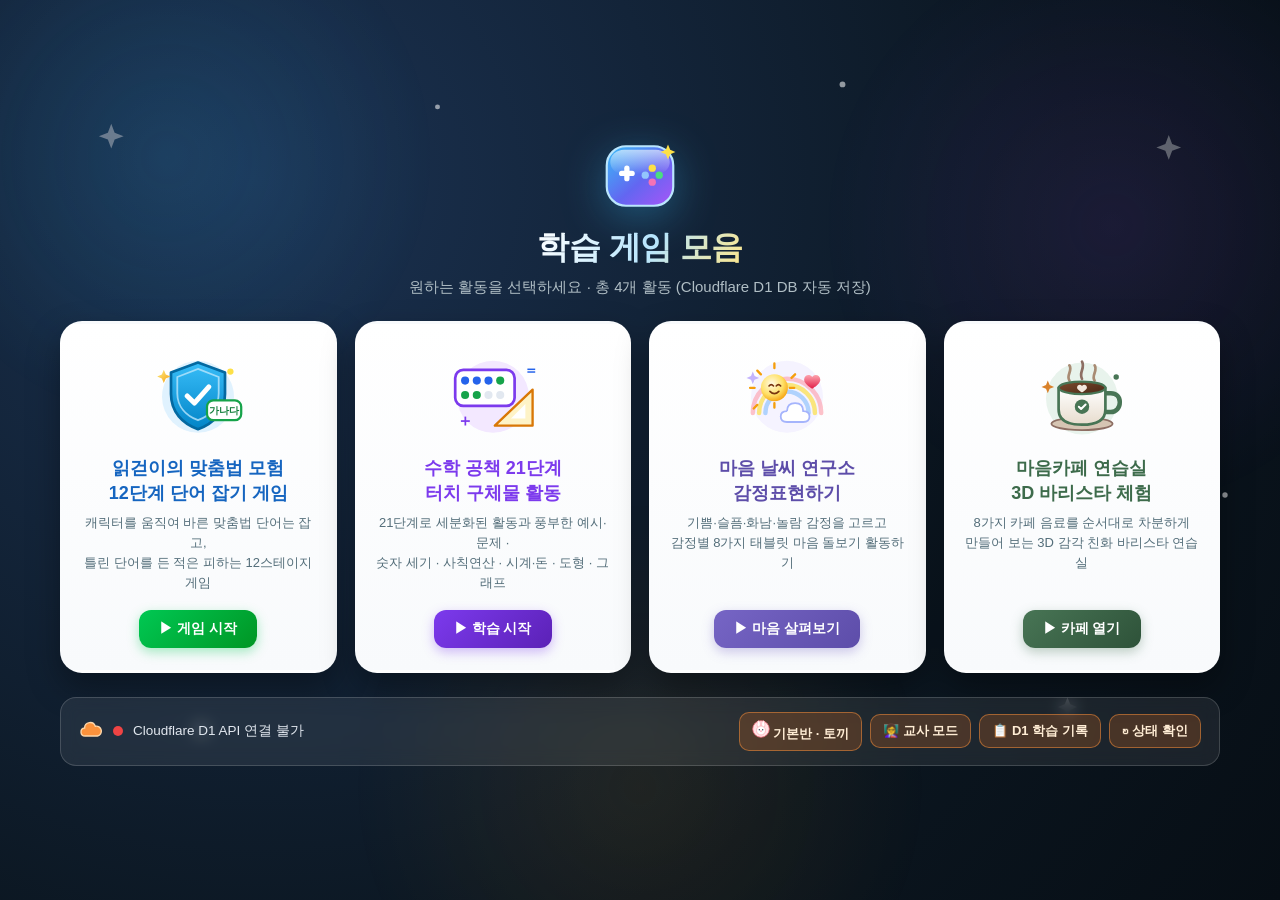
==== index.html @ 90219597 "Update 읽걷이의 맞춤법 모험, expand 수학 공책 to 21 stages with rich examples/SVGs, and add teacher custom conten" ====
<!DOCTYPE html>
<html lang="ko">
<head>
  <meta charset="UTF-8">
  <meta name="viewport" content="width=device-width, initial-scale=1.0">
  <title>학습 게임 모음</title>
  <link rel="stylesheet" href="./assets/portal.css">
</head>
<body>
  <!-- 배경 SVG 장식 -->
  <svg class="portal-bg-svg" viewBox="0 0 1200 800" preserveAspectRatio="xMidYMid slice" aria-hidden="true">
    <defs>
      <radialGradient id="pGlow1" cx="50%" cy="50%" r="50%">
        <stop offset="0%" stop-color="#38bdf8" stop-opacity="0.22"/>
        <stop offset="100%" stop-color="#38bdf8" stop-opacity="0"/>
      </radialGradient>
      <radialGradient id="pGlow2" cx="50%" cy="50%" r="50%">
        <stop offset="0%" stop-color="#a855f7" stop-opacity="0.2"/>
        <stop offset="100%" stop-color="#a855f7" stop-opacity="0"/>
      </radialGradient>
      <radialGradient id="pGlow3" cx="50%" cy="50%" r="50%">
        <stop offset="0%" stop-color="#f59e0b" stop-opacity="0.16"/>
        <stop offset="100%" stop-color="#f59e0b" stop-opacity="0"/>
      </radialGradient>
    </defs>
    <circle cx="180" cy="140" r="240" fill="url(#pGlow1)" class="svg-pulse"/>
    <circle cx="1020" cy="200" r="260" fill="url(#pGlow2)" class="svg-pulse"/>
    <circle cx="600" cy="700" r="260" fill="url(#pGlow3)" class="svg-pulse"/>
    <g fill="#fff">
      <path d="M130 110l3 8 8 3-8 3-3 8-3-8-8-3 8-3z" class="svg-twinkle" opacity="0.65"/>
      <path d="M1070 120l3 8 8 3-8 3-3 8-3-8-8-3 8-3z" class="svg-twinkle-2" opacity="0.6"/>
      <path d="M210 640l2.5 6 6 2.5-6 2.5-2.5 6-2.5-6-6-2.5 6-2.5z" class="svg-twinkle-2" opacity="0.55"/>
      <path d="M980 620l2.5 6 6 2.5-6 2.5-2.5 6-2.5-6-6-2.5 6-2.5z" class="svg-twinkle" opacity="0.6"/>
      <circle cx="420" cy="95" r="2.2" class="svg-twinkle"/>
      <circle cx="780" cy="75" r="2.6" class="svg-twinkle-2"/>
      <circle cx="88" cy="400" r="2" class="svg-twinkle"/>
      <circle cx="1120" cy="440" r="2.4" class="svg-twinkle-2"/>
    </g>
  </svg>

  <div class="wrap">
    <header class="portal-hero">
      <svg class="portal-emblem svg-bob" viewBox="0 0 96 96" role="img" aria-label="학습 게임 모음 아이콘">
        <defs>
          <linearGradient id="emGrad" x1="0" y1="0" x2="1" y2="1">
            <stop offset="0%" stop-color="#38bdf8"/>
            <stop offset="55%" stop-color="#6366f1"/>
            <stop offset="100%" stop-color="#a855f7"/>
          </linearGradient>
          <linearGradient id="emShine" x1="0" y1="0" x2="0" y2="1">
            <stop offset="0%" stop-color="#fff" stop-opacity="0.6"/>
            <stop offset="100%" stop-color="#fff" stop-opacity="0"/>
          </linearGradient>
        </defs>
        <rect x="10" y="14" width="76" height="68" rx="22" fill="url(#emGrad)" stroke="#bae6fd" stroke-width="2.5"/>
        <rect x="14" y="18" width="68" height="28" rx="16" fill="url(#emShine)"/>
        <!-- 십자 패드 -->
        <rect x="24" y="42" width="18" height="6" rx="3" fill="#fff"/>
        <rect x="30" y="36" width="6" height="18" rx="3" fill="#fff"/>
        <!-- 버튼 -->
        <circle cx="62" cy="39" r="4.2" fill="#fde047"/>
        <circle cx="70" cy="47" r="4.2" fill="#4ade80"/>
        <circle cx="62" cy="55" r="4.2" fill="#f472b6"/>
        <circle cx="54" cy="47" r="4.2" fill="#93c5fd"/>
        <!-- 반짝별 -->
        <path d="M80 12l2.5 6 6 2.5-6 2.5-2.5 6-2.5-6-6-2.5 6-2.5z" fill="#fde047" class="svg-twinkle"/>
      </svg>
      <h1>학습 게임 모음</h1>
      <p class="sub">원하는 활동을 선택하세요 · 총 4개 활동 (Cloudflare D1 DB 자동 저장)</p>
    </header>

    <div class="grid">
      <!-- 1. 읽걷이의 맞춤법 모험 -->
      <a class="card" href="./safe_mover_8_stages.html">
        <svg class="icon-svg" viewBox="0 0 120 100" aria-hidden="true">
          <defs>
            <linearGradient id="smShield" x1="0" y1="0" x2="0" y2="1">
              <stop offset="0%" stop-color="#38bdf8"/>
              <stop offset="100%" stop-color="#0284c7"/>
            </linearGradient>
            <linearGradient id="smGold" x1="0" y1="0" x2="1" y2="1">
              <stop offset="0%" stop-color="#fef08a"/>
              <stop offset="100%" stop-color="#f59e0b"/>
            </linearGradient>
          </defs>
          <circle cx="60" cy="52" r="40" fill="#e0f2fe" class="svg-pulse"/>
          <g class="svg-bob">
            <path d="M60 14L90 25v24c0 20-13 33-30 39-17-6-30-19-30-39V25z" fill="url(#smShield)" stroke="#0369a1" stroke-width="3" stroke-linejoin="round"/>
            <path d="M60 21L83 30v18c0 15-10 25-23 30-13-5-23-15-23-30V30z" fill="none" stroke="#bae6fd" stroke-width="2" opacity="0.8"/>
            <path d="M48 51l8 8 16-18" fill="none" stroke="#fff" stroke-width="5.5" stroke-linecap="round" stroke-linejoin="round"/>
          </g>
          <g class="svg-bob-slow">
            <rect x="70" y="56" width="38" height="22" rx="7" fill="#fff" stroke="#16a34a" stroke-width="2.5"/>
            <text x="89" y="71" text-anchor="middle" font-size="11" font-weight="900" fill="#15803d">가나다</text>
          </g>
          <path d="M22 22l2.2 5.2 5.2 2.2-5.2 2.2L22 36.8l-2.2-5.2-5.2-2.2 5.2-2.2z" fill="url(#smGold)" class="svg-twinkle"/>
          <circle cx="96" cy="24" r="3.5" fill="#fde047" class="svg-twinkle-2"/>
        </svg>
        <h2>읽걷이의 맞춤법 모험<br>12단계 단어 잡기 게임</h2>
        <p>캐릭터를 움직여 바른 맞춤법 단어는 잡고,<br>틀린 단어를 든 적은 피하는 12스테이지 게임</p>
        <span class="go">▶ 게임 시작</span>
      </a>

      <!-- 2. 수학 공책 -->
      <a class="card math" href="./stepmath.html">
        <svg class="icon-svg" viewBox="0 0 120 100" aria-hidden="true">
          <defs>
            <linearGradient id="mtBoard" x1="0" y1="0" x2="1" y2="1">
              <stop offset="0%" stop-color="#ede9fe"/>
              <stop offset="100%" stop-color="#ddd6fe"/>
            </linearGradient>
          </defs>
          <circle cx="60" cy="52" r="40" fill="#f3e8ff" class="svg-pulse"/>
          <g class="svg-bob">
            <!-- 10칸 판 -->
            <rect x="18" y="22" width="66" height="40" rx="9" fill="#fff" stroke="#7c3aed" stroke-width="3"/>
            <g>
              <circle cx="29" cy="34" r="4.5" fill="#2563eb"/>
              <circle cx="42" cy="34" r="4.5" fill="#2563eb"/>
              <circle cx="55" cy="34" r="4.5" fill="#2563eb"/>
              <circle cx="68" cy="34" r="4.5" fill="#16a34a"/>
              <circle cx="29" cy="50" r="4.5" fill="#16a34a"/>
              <circle cx="42" cy="50" r="4.5" fill="#16a34a"/>
              <circle cx="55" cy="50" r="4.5" fill="#e2e8f0"/>
              <circle cx="68" cy="50" r="4.5" fill="#e2e8f0"/>
            </g>
          </g>
          <!-- 삼각자 -->
          <g class="svg-sway">
            <polygon points="62,84 104,84 104,44" fill="#fef3c7" stroke="#d97706" stroke-width="2.6" stroke-linejoin="round"/>
            <polygon points="80,76 96,76 96,60" fill="#fff"/>
          </g>
          <!-- 반짝 기호 -->
          <text x="20" y="84" font-size="18" font-weight="900" fill="#7c3aed" class="svg-twinkle">＋</text>
          <text x="94" y="28" font-size="16" font-weight="900" fill="#2563eb" class="svg-twinkle-2">＝</text>
        </svg>
        <h2>수학 공책 21단계<br>터치 구체물 활동</h2>
        <p>21단계로 세분화된 활동과 풍부한 예시·문제 ·<br>숫자 세기 · 사칙연산 · 시계·돈 · 도형 · 그래프</p>
        <span class="go">▶ 학습 시작</span>
      </a>

      <!-- 3. 마음 날씨 연구소 -->
      <a class="card emotion" href="./emotion.html">
        <svg class="icon-svg" viewBox="0 0 120 100" aria-hidden="true">
          <defs>
            <radialGradient id="emSun" cx="40%" cy="35%" r="70%">
              <stop offset="0%" stop-color="#fffbe6"/>
              <stop offset="60%" stop-color="#ffe066"/>
              <stop offset="100%" stop-color="#f59e0b"/>
            </radialGradient>
            <linearGradient id="emHeart" x1="0" y1="0" x2="0" y2="1">
              <stop offset="0%" stop-color="#fda4af"/>
              <stop offset="100%" stop-color="#e11d48"/>
            </linearGradient>
          </defs>
          <circle cx="60" cy="52" r="40" fill="#f5f3ff" class="svg-pulse"/>
          <!-- 무지개 -->
          <path d="M22 70a38 38 0 0 1 76 0" fill="none" stroke="#fda4af" stroke-width="5" stroke-linecap="round" opacity="0.65"/>
          <path d="M29 70a31 31 0 0 1 62 0" fill="none" stroke="#fde047" stroke-width="5" stroke-linecap="round" opacity="0.7"/>
          <path d="M36 70a24 24 0 0 1 48 0" fill="none" stroke="#93c5fd" stroke-width="5" stroke-linecap="round" opacity="0.7"/>
          <!-- 웃는 태양 -->
          <g transform="translate(46 42)">
            <g class="svg-spin-slow" stroke="#f59e0b" stroke-width="2.6" stroke-linecap="round">
              <path d="M0-22v-5m0 49v-5M-22 0h-5m49 0h-5M-15-15l-4-4m38 38 4 4m0-38-4 4M-19 19l-4 4"/>
            </g>
            <circle r="15" fill="url(#emSun)"/>
            <path d="M-6-2q2.5-3 5 0M2-2q2.5-3 5 0M-5 4q5 5 10 0" fill="none" stroke="#78350f" stroke-width="1.8" stroke-linecap="round"/>
          </g>
          <!-- 구름 -->
          <g class="svg-bob" transform="translate(76 62)">
            <path d="M-16 6q0-9 9-9t9 9q7 0 7 6t-7 6h-18q-7 0-7-6t7-6" fill="#fff" stroke="#a5b4fc" stroke-width="2"/>
          </g>
          <!-- 하트 -->
          <path d="M88 30c-3-4-9-2-9 3 0 5 9 10 9 10s9-5 9-10c0-5-6-7-9-3z" fill="url(#emHeart)" class="svg-bob-slow"/>
          <path d="M22 24l2 5 5 2-5 2-2 5-2-5-5-2 5-2z" fill="#c4b5fd" class="svg-twinkle"/>
        </svg>
        <h2>마음 날씨 연구소<br>감정표현하기</h2>
        <p>기쁨·슬픔·화남·놀람 감정을 고르고<br>감정별 8가지 태블릿 마음 돌보기 활동하기</p>
        <span class="go">▶ 마음 살펴보기</span>
      </a>

      <!-- 4. 마음카페 3D 바리스타 연습실 -->
      <a class="card cafe" href="./cafe/index.html">
        <svg class="icon-svg" viewBox="0 0 120 100" aria-hidden="true">
          <defs>
            <linearGradient id="cfCup" x1="0" y1="0" x2="0" y2="1">
              <stop offset="0%" stop-color="#ffffff"/>
              <stop offset="100%" stop-color="#e7dccd"/>
            </linearGradient>
            <linearGradient id="cfCoffee" x1="0" y1="0" x2="1" y2="1">
              <stop offset="0%" stop-color="#7c4a2d"/>
              <stop offset="100%" stop-color="#4a2816"/>
            </linearGradient>
          </defs>
          <circle cx="60" cy="54" r="40" fill="#e8f3ec" class="svg-pulse"/>
          <!-- 김 애니메이션 -->
          <path d="M46 34c-4-6 4-11 0-17" fill="none" stroke="#a88b73" stroke-width="3" stroke-linecap="round" class="svg-steam"/>
          <path d="M60 32c-4-7 4-12 0-19" fill="none" stroke="#8d6e63" stroke-width="3" stroke-linecap="round" class="svg-steam-2"/>
          <path d="M74 34c-4-6 4-11 0-17" fill="none" stroke="#a88b73" stroke-width="3" stroke-linecap="round" class="svg-steam"/>
          <!-- 받침 접시 & 머그컵 -->
          <g class="svg-bob">
            <ellipse cx="60" cy="82" rx="34" ry="7" fill="#d6c5b3" stroke="#8d6e63" stroke-width="2"/>
            <path d="M84 48h8c6 0 10 4 10 10s-4 11-10 11h-8" fill="none" stroke="#487555" stroke-width="5" stroke-linecap="round"/>
            <path d="M34 42h52v24c0 11-9 17-26 17s-26-6-26-17z" fill="url(#cfCup)" stroke="#487555" stroke-width="3" stroke-linejoin="round"/>
            <ellipse cx="60" cy="42" rx="26" ry="7" fill="url(#cfCoffee)" stroke="#487555" stroke-width="2.5"/>
            <!-- 라떼아트 하트 -->
            <path d="M60 40c-2-2.5-5.5-1-5.5 1.8 0 2.6 5.5 5.4 5.5 5.4s5.5-2.8 5.5-5.4c0-2.8-3.5-4.3-5.5-1.8z" fill="#fff7ed" opacity="0.92"/>
            <!-- 컵 배지 -->
            <circle cx="60" cy="63" r="8" fill="#487555"/>
            <path d="M56.5 63l2.5 2.5 5-5" fill="none" stroke="#fff" stroke-width="2.2" stroke-linecap="round" stroke-linejoin="round"/>
          </g>
          <path d="M22 34l2 5 5 2-5 2-2 5-2-5-5-2 5-2z" fill="#d9822b" class="svg-twinkle"/>
          <circle cx="98" cy="30" r="3" fill="#487555" class="svg-twinkle-2"/>
        </svg>
        <h2>마음카페 연습실<br>3D 바리스타 체험</h2>
        <p>8가지 카페 음료를 순서대로 차분하게<br>만들어 보는 3D 감각 친화 바리스타 연습실</p>
        <span class="go">▶ 카페 열기</span>
      </a>
    </div>

    <section class="d1-bar" aria-label="Cloudflare D1 데이터베이스 연결 상태">
      <div class="d1-status">
        <svg class="d1-badge-icon" viewBox="0 0 24 24" aria-hidden="true">
          <path d="M18.5 17H6a4 4 0 0 1-.4-7.98A5.5 5.5 0 0 1 16.3 7.3 4.5 4.5 0 0 1 18.5 17z" fill="#fb923c" stroke="#fed7aa" stroke-width="1.4"/>
        </svg>
        <span class="d1-dot" id="d1Dot"></span>
        <span id="d1StatusText">Cloudflare D1 DB 연결 상태 확인 중...</span>
      </div>
      <div class="d1-controls">
        <button type="button" class="d1-btn" id="btnStudentLogin">🎨 캐릭터 로그인</button>
        <button type="button" class="d1-btn" id="btnTeacherMode">👩‍🏫 교사 모드</button>
        <button type="button" class="d1-btn" id="btnToggleRecords">📋 D1 학습 기록</button>
        <button type="button" class="d1-btn" id="btnRefreshD1">↻ 상태 확인</button>
      </div>
    </section>
    <section class="d1-records" id="d1RecordsPanel">
      <h3>최근 저장된 Cloudflare D1 학습 기록</h3>
      <div class="d1-list" id="d1RecordsList">불러오는 중...</div>
    </section>
  </div>

  <script>window.D1_HIDE_FLOATING = true;</script>
  <script src="./assets/d1_client.js"></script>
  <script>
    (function () {
      const dot = document.getElementById("d1Dot");
      const statusText = document.getElementById("d1StatusText");
      const btnStudentLogin = document.getElementById("btnStudentLogin");
      const btnTeacherMode = document.getElementById("btnTeacherMode");
      const panel = document.getElementById("d1RecordsPanel");
      const listEl = document.getElementById("d1RecordsList");
      const gameNames = {
        safe_mover: "읽걷이의 맞춤법 모험",
        stepmath: "수학 공책",
        emotion: "마음 날씨 연구소",
        cafe: "마음카페 3D"
      };

      function esc(s) {
        return String(s || "").replace(/[&<>"']/g, (ch) => ({
          "&": "&amp;", "<": "&lt;", ">": "&gt;", "\"": "&quot;", "'": "&#39;"
        }[ch]));
      }

      function syncProfileBtn() {
        if (!window.D1Bridge) return;
        const ch = window.D1Bridge.getCharacter();
        btnStudentLogin.innerHTML = `${window.D1Bridge.charSvg(ch.id, 18)} <span>${esc(window.D1Bridge.getClassName())} · ${esc(ch.name)}</span>`;
      }

      if (window.D1Bridge) {
        syncProfileBtn();
        window.D1Bridge.onProfileChange(syncProfileBtn);
        btnStudentLogin.addEventListener("click", () => window.D1Bridge.openStudentLoginModal());
        btnTeacherMode.addEventListener("click", () => window.D1Bridge.openTeacherModal());
      }

      async function refreshStatus() {
        if (!window.D1Bridge) return;
        const h = await window.D1Bridge.checkHealth(true);
        dot.className = "d1-dot " + (h.ok ? "ok" : "off");
        if (h.ok) {
          statusText.textContent = "Cloudflare D1 DB 연결됨 (" + (h.db_name || "safe-mover-db") + ")";
        } else {
          statusText.textContent = h.message || h.error || "Cloudflare D1 DB 미연결";
        }
      }

      async function loadRecords() {
        if (!window.D1Bridge) return;
        listEl.innerHTML = '<div class="d1-item">불러오는 중...</div>';
        const rows = await window.D1Bridge.getRecords("", 20);
        if (!rows.length) {
          listEl.innerHTML = '<div class="d1-item">저장된 학습 기록이 아직 없습니다. 각 활동을 진행하면 Cloudflare D1 DB에 자동 저장됩니다.</div>';
          return;
        }
        listEl.innerHTML = rows.map((r) => {
          const g = gameNames[r.game] || r.game;
          return '<div class="d1-item"><span><b>[' + esc(g) + ']</b> ' +
            esc(r.class_name || "기본반") + ' · ' + esc(r.student_name || "🐰 토끼") + ' · ' + esc(r.stage || "") + ' — ' + esc(r.summary || "") +
            '</span><span>' + esc(r.created_at || "") + '</span></div>';
        }).join("");
      }

      document.getElementById("btnRefreshD1").addEventListener("click", () => {
        refreshStatus();
        if (panel.classList.contains("open")) loadRecords();
      });

      document.getElementById("btnToggleRecords").addEventListener("click", () => {
        panel.classList.toggle("open");
        if (panel.classList.contains("open")) loadRecords();
      });

      refreshStatus();
    })();
  </script>
</body>
</html>
---- assets/portal.css ----
* {
  margin: 0;
  padding: 0;
  box-sizing: border-box;
}

body {
  font-family: 'Pretendard', 'Malgun Gothic', 'Apple SD Gothic Neo', sans-serif;
  background: radial-gradient(circle at 20% 20%, #1b3252 0%, #0b1620 65%, #070e15 100%);
  color: #fff;
  min-height: 100vh;
  display: flex;
  align-items: center;
  justify-content: center;
  padding: 24px;
  overflow-x: hidden;
  position: relative;
}

.portal-bg-svg {
  position: fixed;
  inset: 0;
  width: 100%;
  height: 100%;
  pointer-events: none;
  z-index: 0;
  opacity: 0.55;
}

.wrap {
  max-width: 1160px;
  width: 100%;
  text-align: center;
  position: relative;
  z-index: 1;
}

.portal-hero {
  display: flex;
  flex-direction: column;
  align-items: center;
  gap: 8px;
  margin-bottom: 24px;
  animation: portalFadeUp 0.6s cubic-bezier(0.2, 0.8, 0.2, 1) both;
}

.portal-emblem {
  width: 84px;
  height: 84px;
  filter: drop-shadow(0 10px 22px rgba(56, 189, 248, 0.35));
}

h1 {
  font-size: 32px;
  letter-spacing: -0.5px;
  background: linear-gradient(120deg, #ffffff 0%, #bae6fd 55%, #fde68a 100%);
  -webkit-background-clip: text;
  background-clip: text;
  color: transparent;
}

p.sub {
  color: #B0BEC5;
  font-size: 15px;
}

.grid {
  display: grid;
  grid-template-columns: repeat(4, minmax(0, 1fr));
  gap: 18px;
}

@media (max-width: 1020px) {
  .grid { grid-template-columns: repeat(2, minmax(0, 1fr)); }
}
@media (max-width: 560px) {
  .grid { grid-template-columns: 1fr; }
}

.card {
  background: linear-gradient(180deg, #ffffff 0%, #f8fafc 100%);
  color: #222;
  border-radius: 22px;
  padding: 24px 18px 22px;
  text-decoration: none;
  display: flex;
  flex-direction: column;
  align-items: center;
  border: 3px solid transparent;
  box-shadow: 0 14px 32px rgba(0, 0, 0, 0.35);
  transition: transform 0.24s cubic-bezier(0.2, 0.9, 0.3, 1.2), border-color 0.2s ease, box-shadow 0.24s ease;
  animation: portalCardIn 0.55s cubic-bezier(0.2, 0.85, 0.3, 1.1) both;
  position: relative;
  overflow: hidden;
}

.card:nth-child(1) { animation-delay: 0.05s; }
.card:nth-child(2) { animation-delay: 0.12s; }
.card:nth-child(3) { animation-delay: 0.19s; }
.card:nth-child(4) { animation-delay: 0.26s; }

.card::before {
  content: "";
  position: absolute;
  inset: 0;
  background: radial-gradient(circle at 50% 0%, rgba(255, 255, 255, 0.7), transparent 65%);
  opacity: 0;
  transition: opacity 0.25s ease;
  pointer-events: none;
}

.card:hover {
  transform: translateY(-8px) scale(1.015);
  border-color: #FFD600;
  box-shadow: 0 22px 46px rgba(0, 0, 0, 0.48), 0 0 24px rgba(255, 214, 0, 0.2);
}
.card:hover::before { opacity: 1; }

.card .icon-svg {
  width: 108px;
  height: 94px;
  margin-bottom: 6px;
  transition: transform 0.28s cubic-bezier(0.2, 0.9, 0.3, 1.3);
}
.card:hover .icon-svg {
  transform: scale(1.08) translateY(-3px);
}

.card h2 {
  font-size: 18px;
  margin: 8px 0 8px;
  color: #1565C0;
  line-height: 1.35;
}

.card p {
  font-size: 13px;
  color: #546E7A;
  line-height: 1.55;
  flex: 1;
}

.card .go {
  display: inline-flex;
  align-items: center;
  gap: 6px;
  margin-top: 16px;
  background: linear-gradient(135deg, #00C853, #009624);
  color: #fff;
  font-weight: 900;
  border-radius: 12px;
  padding: 10px 20px;
  font-size: 13.5px;
  box-shadow: 0 4px 12px rgba(0, 200, 83, 0.35);
  transition: transform 0.16s ease, box-shadow 0.16s ease;
}
.card:hover .go {
  transform: scale(1.04);
}

.card.math h2 { color: #7C3AED; }
.card.math .go {
  background: linear-gradient(135deg, #7C3AED, #5B21B6);
  box-shadow: 0 4px 12px rgba(124, 58, 237, 0.35);
}

.card.emotion h2 { color: #5D4DA9; }
.card.emotion .go {
  background: linear-gradient(135deg, #7665C5, #5D4DA9);
  box-shadow: 0 4px 12px rgba(118, 101, 197, 0.35);
}

.card.cafe h2 { color: #3D6B4B; }
.card.cafe .go {
  background: linear-gradient(135deg, #487555, #2E5239);
  box-shadow: 0 4px 12px rgba(72, 117, 85, 0.35);
}

/* SVG Animations inside Portal */
.svg-bob { animation: pBob 4.2s ease-in-out infinite; }
.svg-bob-slow { animation: pBob 6s ease-in-out -1.5s infinite; }
.svg-spin-slow { transform-box: fill-box; transform-origin: center; animation: pSpin 26s linear infinite; }
.svg-twinkle { transform-box: fill-box; transform-origin: center; animation: pTwinkle 2.8s ease-in-out infinite; }
.svg-twinkle-2 { transform-box: fill-box; transform-origin: center; animation: pTwinkle 3.8s ease-in-out -1.2s infinite; }
.svg-steam { animation: pSteam 3.2s ease-out infinite; }
.svg-steam-2 { animation: pSteam 3.2s ease-out -1.6s infinite; }
.svg-pulse { transform-box: fill-box; transform-origin: center; animation: pPulse 3.2s ease-in-out infinite; }
.svg-sway { transform-box: fill-box; transform-origin: 50% 90%; animation: pSway 4.6s ease-in-out infinite; }

@keyframes portalFadeUp {
  from { opacity: 0; transform: translateY(14px); }
  to { opacity: 1; transform: translateY(0); }
}
@keyframes portalCardIn {
  from { opacity: 0; transform: translateY(20px) scale(0.96); }
  to { opacity: 1; transform: translateY(0) scale(1); }
}
@keyframes pBob {
  0%, 100% { transform: translateY(0); }
  50% { transform: translateY(-4px); }
}
@keyframes pSpin {
  to { transform: rotate(360deg); }
}
@keyframes pTwinkle {
  0%, 100% { opacity: 0.35; transform: scale(0.8); }
  50% { opacity: 1; transform: scale(1.15); }
}
@keyframes pSteam {
  0% { transform: translateY(4px) scale(0.85); opacity: 0; }
  30% { opacity: 0.75; }
  100% { transform: translateY(-10px) scale(1.15); opacity: 0; }
}
@keyframes pPulse {
  0%, 100% { transform: scale(0.95); opacity: 0.82; }
  50% { transform: scale(1.06); opacity: 1; }
}
@keyframes pSway {
  0%, 100% { transform: rotate(-3deg); }
  50% { transform: rotate(3deg); }
}

/* Cloudflare D1 Status Bar */
.d1-bar {
  margin-top: 24px;
  background: rgba(255, 255, 255, 0.08);
  border: 1px solid rgba(255, 255, 255, 0.16);
  border-radius: 16px;
  padding: 14px 18px;
  display: flex;
  flex-wrap: wrap;
  align-items: center;
  justify-content: space-between;
  gap: 12px;
  text-align: left;
  backdrop-filter: blur(8px);
  animation: portalFadeUp 0.65s ease 0.25s both;
}

.d1-status {
  display: flex;
  align-items: center;
  gap: 10px;
  font-size: 13.5px;
  color: #E2E8F0;
}

.d1-badge-icon {
  width: 24px;
  height: 24px;
  flex-shrink: 0;
}

.d1-dot {
  width: 10px;
  height: 10px;
  border-radius: 50%;
  background: #94A3B8;
  flex-shrink: 0;
}
.d1-dot.ok {
  background: #22C55E;
  box-shadow: 0 0 8px rgba(34, 197, 94, 0.8);
  animation: pPulse 2.4s ease-in-out infinite;
}
.d1-dot.off { background: #EF4444; }

.d1-controls {
  display: flex;
  flex-wrap: wrap;
  align-items: center;
  gap: 8px;
}

.d1-input {
  background: rgba(15, 23, 42, 0.7);
  border: 1px solid rgba(255, 255, 255, 0.22);
  color: #fff;
  border-radius: 10px;
  padding: 7px 11px;
  font-size: 13px;
  width: 130px;
}

.d1-btn {
  background: rgba(249, 115, 22, 0.2);
  border: 1px solid rgba(251, 146, 60, 0.5);
  color: #FFEDD5;
  border-radius: 10px;
  padding: 7px 12px;
  font-size: 13px;
  font-weight: 700;
  cursor: pointer;
  transition: background 0.15s ease, transform 0.12s ease;
}
.d1-btn:hover {
  background: rgba(249, 115, 22, 0.36);
  transform: translateY(-1px);
}

.d1-records {
  margin-top: 12px;
  background: rgba(15, 23, 42, 0.78);
  border: 1px solid rgba(255, 255, 255, 0.14);
  border-radius: 14px;
  padding: 14px 16px;
  text-align: left;
  display: none;
}
.d1-records.open {
  display: block;
  animation: portalFadeUp 0.28s ease both;
}
.d1-records h3 { font-size: 14px; color: #F8FAFC; margin-bottom: 10px; }
.d1-list { display: flex; flex-direction: column; gap: 6px; max-height: 240px; overflow-y: auto; }
.d1-item {
  display: flex;
  justify-content: space-between;
  gap: 10px;
  font-size: 12.5px;
  color: #CBD5E1;
  background: rgba(255, 255, 255, 0.05);
  padding: 8px 11px;
  border-radius: 8px;
}
.d1-item b { color: #FDBA74; }

@media (prefers-reduced-motion: reduce) {
  *, *::before, *::after {
    animation: none !important;
    transition: none !important;
  }
}
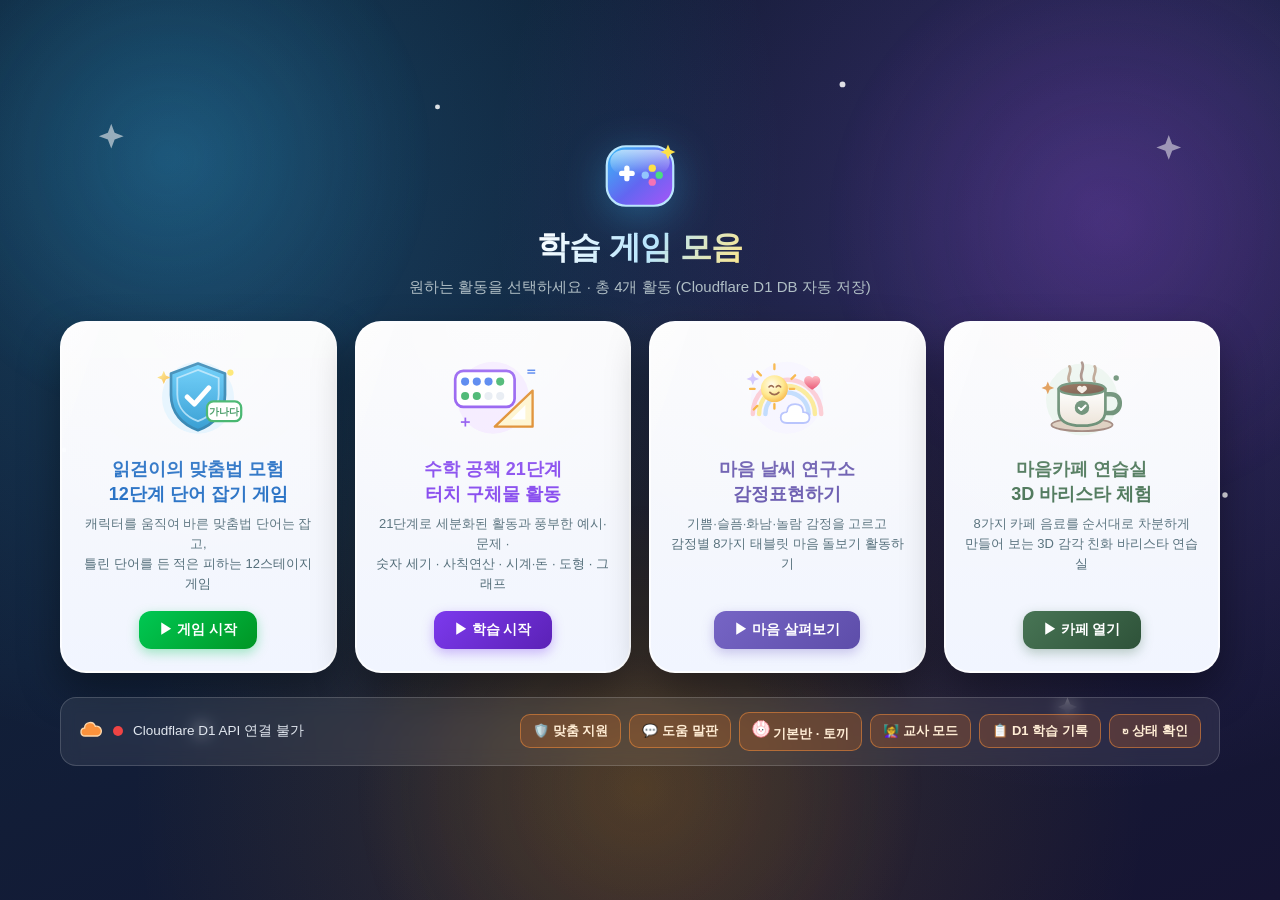
==== commit 60d68804: "Upgrade graphics/animations across all apps, verify Cafe 3D scene & logic, remove high-contrast and " ====
--- a/index.html
+++ b/index.html
@@ -227,6 +227,8 @@
         <span id="d1StatusText">Cloudflare D1 DB 연결 상태 확인 중...</span>
       </div>
       <div class="d1-controls">
+        <button type="button" class="d1-btn" id="btnSpedPrefs">🛡️ 맞춤 지원</button>
+        <button type="button" class="d1-btn" id="btnGlobalAac">💬 도움 말판</button>
         <button type="button" class="d1-btn" id="btnStudentLogin">🎨 캐릭터 로그인</button>
         <button type="button" class="d1-btn" id="btnTeacherMode">👩‍🏫 교사 모드</button>
         <button type="button" class="d1-btn" id="btnToggleRecords">📋 D1 학습 기록</button>
@@ -271,6 +273,8 @@
       if (window.D1Bridge) {
         syncProfileBtn();
         window.D1Bridge.onProfileChange(syncProfileBtn);
+        document.getElementById("btnSpedPrefs").addEventListener("click", () => window.D1Bridge.openSpedSettingsModal());
+        document.getElementById("btnGlobalAac").addEventListener("click", () => window.D1Bridge.openAacModal());
         btnStudentLogin.addEventListener("click", () => window.D1Bridge.openStudentLoginModal());
         btnTeacherMode.addEventListener("click", () => window.D1Bridge.openTeacherModal());
       }
--- a/assets/portal.css
+++ b/assets/portal.css
@@ -6,7 +6,11 @@
 
 body {
   font-family: 'Pretendard', 'Malgun Gothic', 'Apple SD Gothic Neo', sans-serif;
-  background: radial-gradient(circle at 20% 20%, #1b3252 0%, #0b1620 65%, #070e15 100%);
+  background:
+    radial-gradient(circle at 15% 18%, rgba(56, 189, 248, 0.25) 0%, transparent 45%),
+    radial-gradient(circle at 85% 22%, rgba(168, 85, 247, 0.24) 0%, transparent 46%),
+    radial-gradient(circle at 50% 88%, rgba(245, 158, 11, 0.16) 0%, transparent 50%),
+    linear-gradient(155deg, #0b1628 0%, #111f38 45%, #161433 100%);
   color: #fff;
   min-height: 100vh;
   display: flex;
@@ -24,7 +28,7 @@
   height: 100%;
   pointer-events: none;
   z-index: 0;
-  opacity: 0.55;
+  opacity: 0.85;
 }
 
 .wrap {
@@ -78,43 +82,57 @@
 }
 
 .card {
-  background: linear-gradient(180deg, #ffffff 0%, #f8fafc 100%);
+  background: linear-gradient(180deg, rgba(255, 255, 255, 0.98) 0%, #f1f5ff 100%);
   color: #222;
-  border-radius: 22px;
-  padding: 24px 18px 22px;
+  border-radius: 26px;
+  padding: 26px 18px 22px;
   text-decoration: none;
   display: flex;
   flex-direction: column;
   align-items: center;
-  border: 3px solid transparent;
-  box-shadow: 0 14px 32px rgba(0, 0, 0, 0.35);
-  transition: transform 0.24s cubic-bezier(0.2, 0.9, 0.3, 1.2), border-color 0.2s ease, box-shadow 0.24s ease;
-  animation: portalCardIn 0.55s cubic-bezier(0.2, 0.85, 0.3, 1.1) both;
+  border: 2.5px solid rgba(255, 255, 255, 0.75);
+  box-shadow: 0 18px 40px rgba(0, 0, 0, 0.38), inset 0 1px 0 rgba(255, 255, 255, 0.9);
+  transition: transform 0.3s cubic-bezier(0.2, 0.9, 0.3, 1.25), border-color 0.25s ease, box-shadow 0.3s ease;
+  animation: portalCardIn 0.6s cubic-bezier(0.2, 0.85, 0.3, 1.1) both;
   position: relative;
   overflow: hidden;
 }
 
 .card:nth-child(1) { animation-delay: 0.05s; }
-.card:nth-child(2) { animation-delay: 0.12s; }
-.card:nth-child(3) { animation-delay: 0.19s; }
-.card:nth-child(4) { animation-delay: 0.26s; }
+.card:nth-child(2) { animation-delay: 0.13s; }
+.card:nth-child(3) { animation-delay: 0.21s; }
+.card:nth-child(4) { animation-delay: 0.29s; }
 
 .card::before {
   content: "";
   position: absolute;
   inset: 0;
-  background: radial-gradient(circle at 50% 0%, rgba(255, 255, 255, 0.7), transparent 65%);
-  opacity: 0;
-  transition: opacity 0.25s ease;
+  background: radial-gradient(circle at 50% 0%, rgba(255, 255, 255, 0.92), transparent 68%);
+  opacity: 0.4;
+  transition: opacity 0.28s ease;
   pointer-events: none;
 }
 
+.card::after {
+  content: "";
+  position: absolute;
+  top: -120%;
+  left: -60%;
+  width: 60%;
+  height: 300%;
+  background: linear-gradient(105deg, transparent 30%, rgba(255, 255, 255, 0.65) 50%, transparent 70%);
+  transform: rotate(18deg);
+  transition: left 0.65s ease;
+  pointer-events: none;
+}
+
 .card:hover {
-  transform: translateY(-8px) scale(1.015);
-  border-color: #FFD600;
-  box-shadow: 0 22px 46px rgba(0, 0, 0, 0.48), 0 0 24px rgba(255, 214, 0, 0.2);
+  transform: translateY(-10px) scale(1.025);
+  border-color: #fde047;
+  box-shadow: 0 26px 54px rgba(0, 0, 0, 0.5), 0 0 32px rgba(253, 224, 71, 0.32);
 }
 .card:hover::before { opacity: 1; }
+.card:hover::after { left: 130%; }
 
 .card .icon-svg {
   width: 108px;
@@ -325,9 +343,4 @@
 }
 .d1-item b { color: #FDBA74; }
 
-@media (prefers-reduced-motion: reduce) {
-  *, *::before, *::after {
-    animation: none !important;
-    transition: none !important;
-  }
-}
+.portal-card p, .portal-card h2, .card-desc { word-break: keep-all; }
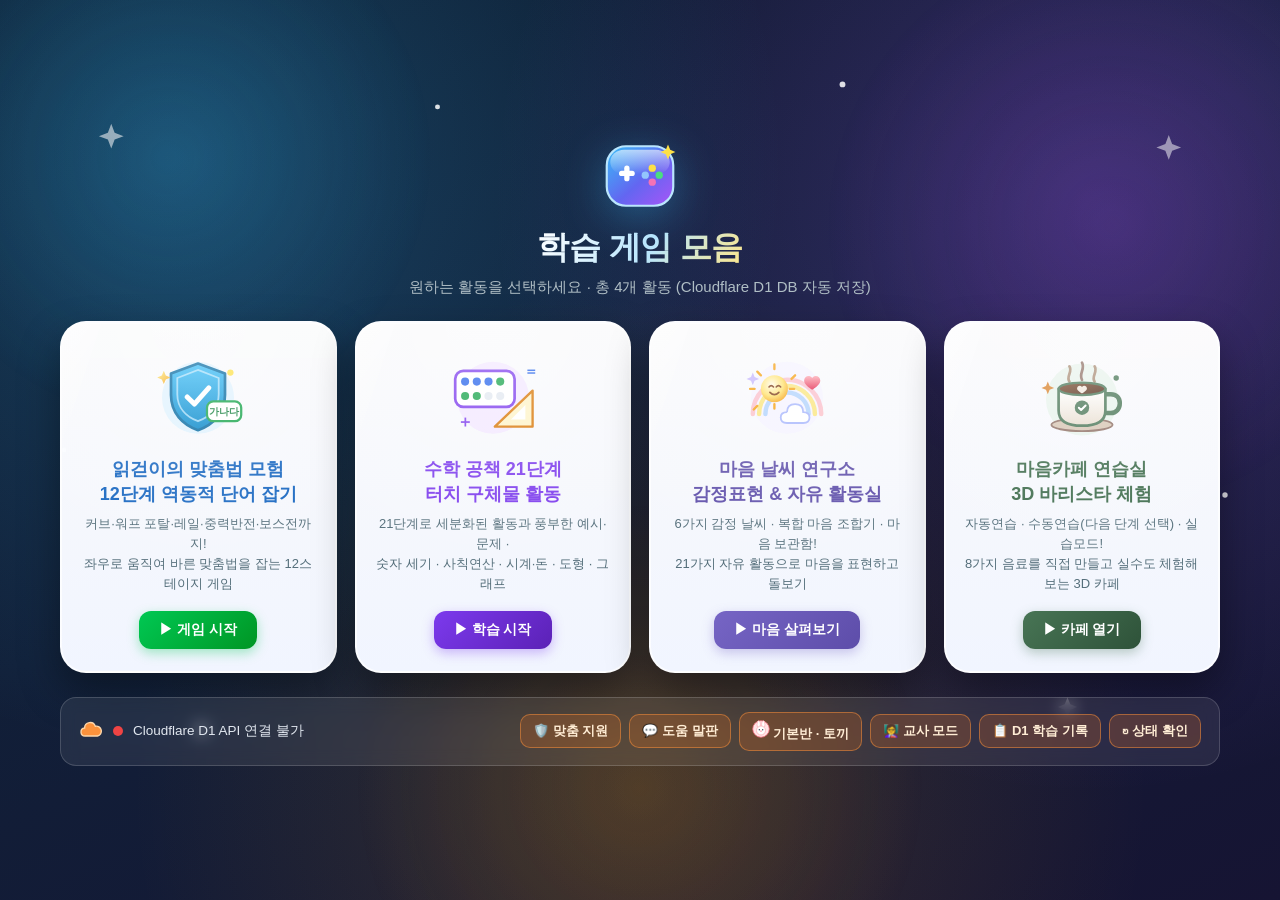
==== commit b691d49c: "feat: dynamic maps for safe_mover, 3 modes for cafe, and refined free studio for emotion" ====
--- a/index.html
+++ b/index.html
@@ -96,8 +96,8 @@
           <path d="M22 22l2.2 5.2 5.2 2.2-5.2 2.2L22 36.8l-2.2-5.2-5.2-2.2 5.2-2.2z" fill="url(#smGold)" class="svg-twinkle"/>
           <circle cx="96" cy="24" r="3.5" fill="#fde047" class="svg-twinkle-2"/>
         </svg>
-        <h2>읽걷이의 맞춤법 모험<br>12단계 단어 잡기 게임</h2>
-        <p>캐릭터를 움직여 바른 맞춤법 단어는 잡고,<br>틀린 단어를 든 적은 피하는 12스테이지 게임</p>
+        <h2>읽걷이의 맞춤법 모험<br>12단계 역동적 단어 잡기</h2>
+        <p>커브·워프 포탈·레일·중력반전·보스전까지!<br>좌우로 움직여 바른 맞춤법을 잡는 12스테이지 게임</p>
         <span class="go">▶ 게임 시작</span>
       </a>
 
@@ -174,8 +174,8 @@
           <path d="M88 30c-3-4-9-2-9 3 0 5 9 10 9 10s9-5 9-10c0-5-6-7-9-3z" fill="url(#emHeart)" class="svg-bob-slow"/>
           <path d="M22 24l2 5 5 2-5 2-2 5-2-5-5-2 5-2z" fill="#c4b5fd" class="svg-twinkle"/>
         </svg>
-        <h2>마음 날씨 연구소<br>감정표현하기</h2>
-        <p>기쁨·슬픔·화남·놀람 감정을 고르고<br>감정별 8가지 태블릿 마음 돌보기 활동하기</p>
+        <h2>마음 날씨 연구소<br>감정표현 & 자유 활동실</h2>
+        <p>6가지 감정 날씨 · 복합 마음 조합기 · 마음 보관함!<br>21가지 자유 활동으로 마음을 표현하고 돌보기</p>
         <span class="go">▶ 마음 살펴보기</span>
       </a>
 
@@ -213,7 +213,7 @@
           <circle cx="98" cy="30" r="3" fill="#487555" class="svg-twinkle-2"/>
         </svg>
         <h2>마음카페 연습실<br>3D 바리스타 체험</h2>
-        <p>8가지 카페 음료를 순서대로 차분하게<br>만들어 보는 3D 감각 친화 바리스타 연습실</p>
+        <p>자동연습 · 수동연습(다음 단계 선택) · 실습모드!<br>8가지 음료를 직접 만들고 실수도 체험해 보는 3D 카페</p>
         <span class="go">▶ 카페 열기</span>
       </a>
     </div>
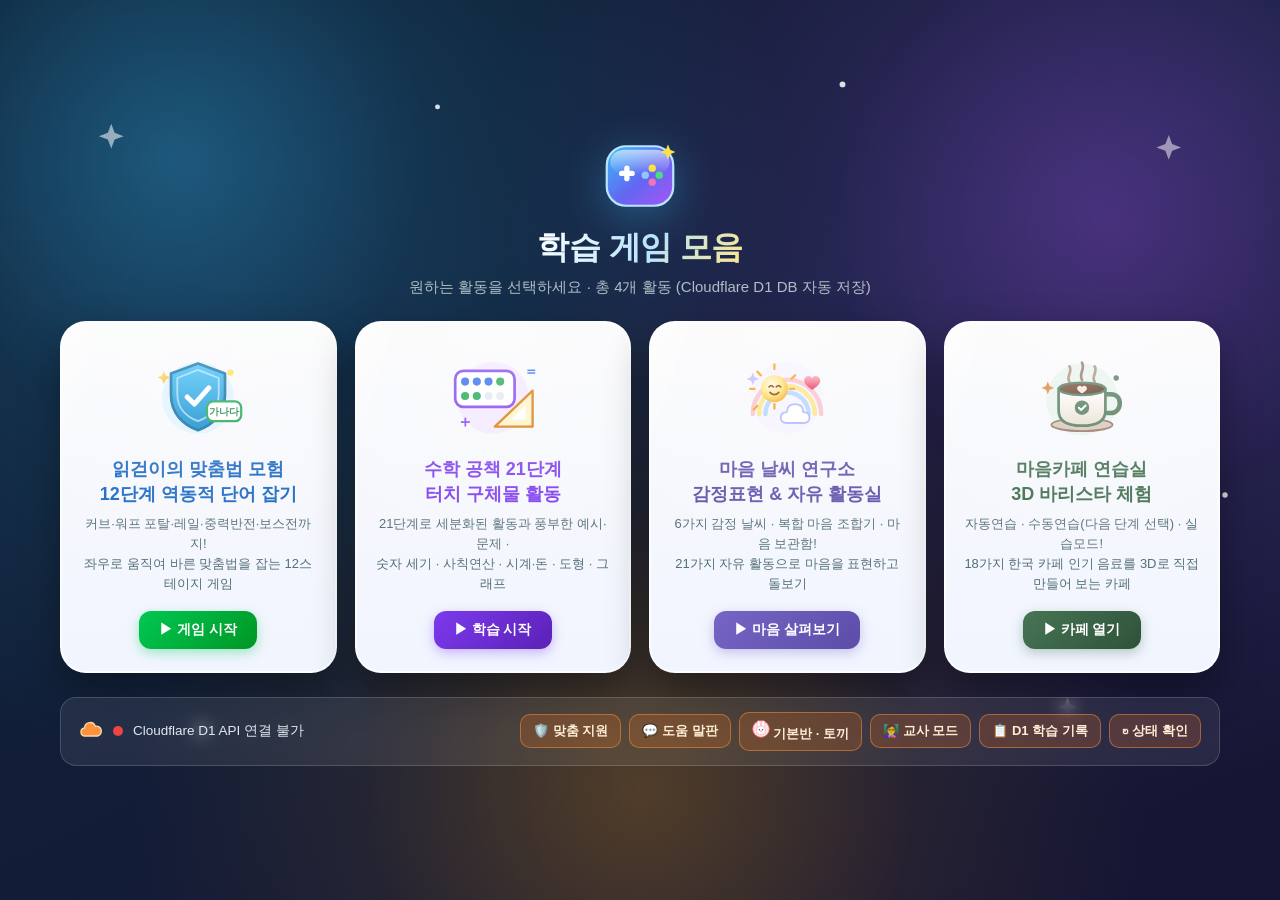
==== commit 3cc3c7fd: "feat(cafe): expand menu to 18 Korean cafe drinks and support all 3D practicum cases" ====
--- a/index.html
+++ b/index.html
@@ -213,7 +213,7 @@
           <circle cx="98" cy="30" r="3" fill="#487555" class="svg-twinkle-2"/>
         </svg>
         <h2>마음카페 연습실<br>3D 바리스타 체험</h2>
-        <p>자동연습 · 수동연습(다음 단계 선택) · 실습모드!<br>8가지 음료를 직접 만들고 실수도 체험해 보는 3D 카페</p>
+        <p>자동연습 · 수동연습(다음 단계 선택) · 실습모드!<br>18가지 한국 카페 인기 음료를 3D로 직접 만들어 보는 카페</p>
         <span class="go">▶ 카페 열기</span>
       </a>
     </div>
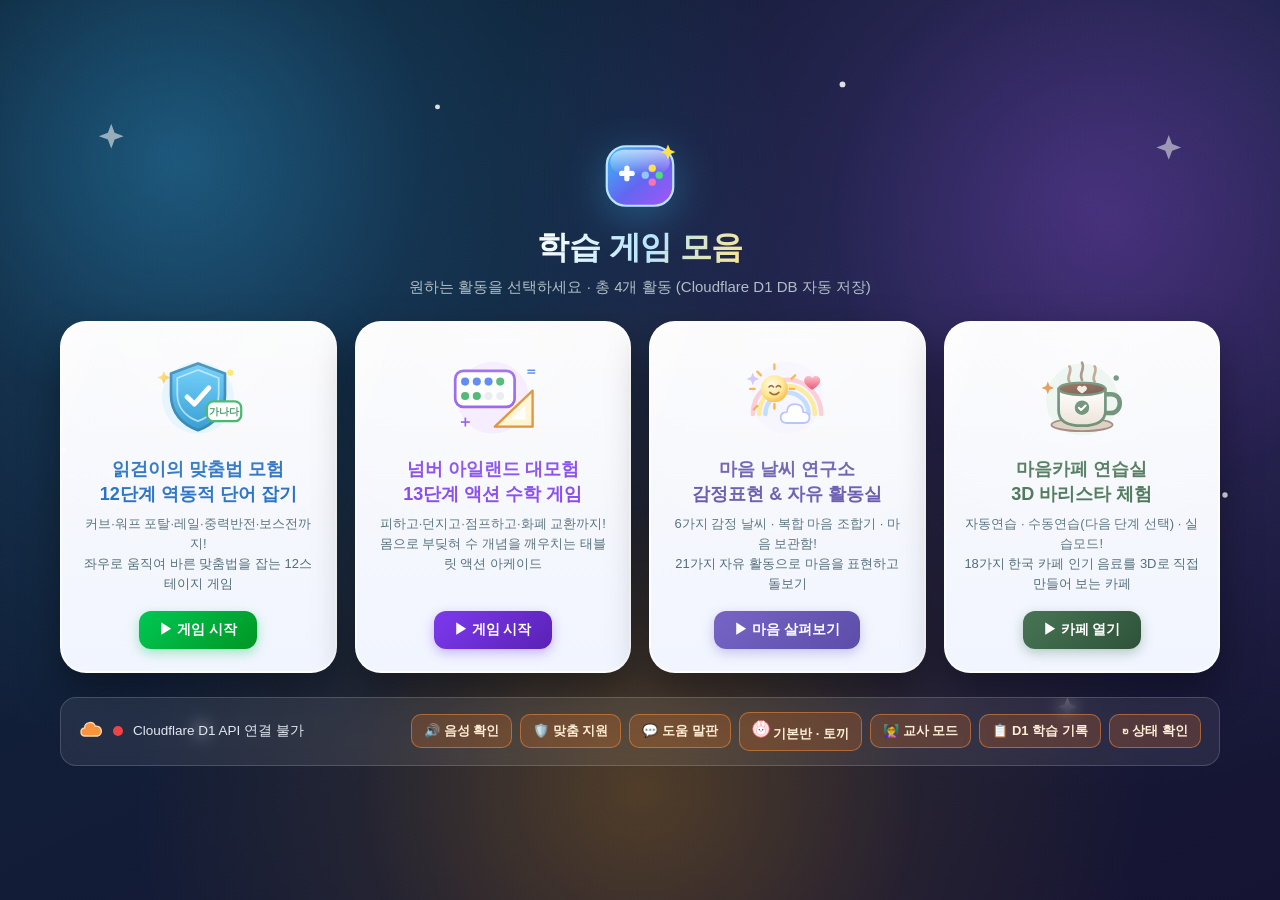
==== commit 571eaf3a: "Update app files and stepmath modules # Conflicts: #	stepmath.html #	stepmath/practice_init.js #	ste" ====
--- a/index.html
+++ b/index.html
@@ -134,9 +134,9 @@
           <text x="20" y="84" font-size="18" font-weight="900" fill="#7c3aed" class="svg-twinkle">＋</text>
           <text x="94" y="28" font-size="16" font-weight="900" fill="#2563eb" class="svg-twinkle-2">＝</text>
         </svg>
-        <h2>수학 공책 21단계<br>터치 구체물 활동</h2>
-        <p>21단계로 세분화된 활동과 풍부한 예시·문제 ·<br>숫자 세기 · 사칙연산 · 시계·돈 · 도형 · 그래프</p>
-        <span class="go">▶ 학습 시작</span>
+        <h2>넘버 아일랜드 대모험<br>13단계 액션 수학 게임</h2>
+        <p>피하고·던지고·점프하고·화폐 교환까지!<br>몸으로 부딪혀 수 개념을 깨우치는 태블릿 액션 아케이드</p>
+        <span class="go">▶ 게임 시작</span>
       </a>
 
       <!-- 3. 마음 날씨 연구소 -->
@@ -227,6 +227,7 @@
         <span id="d1StatusText">Cloudflare D1 DB 연결 상태 확인 중...</span>
       </div>
       <div class="d1-controls">
+        <button type="button" class="d1-btn" id="btnTtsStatus">🔊 음성 확인</button>
         <button type="button" class="d1-btn" id="btnSpedPrefs">🛡️ 맞춤 지원</button>
         <button type="button" class="d1-btn" id="btnGlobalAac">💬 도움 말판</button>
         <button type="button" class="d1-btn" id="btnStudentLogin">🎨 캐릭터 로그인</button>
@@ -277,6 +278,40 @@
         document.getElementById("btnGlobalAac").addEventListener("click", () => window.D1Bridge.openAacModal());
         btnStudentLogin.addEventListener("click", () => window.D1Bridge.openStudentLoginModal());
         btnTeacherMode.addEventListener("click", () => window.D1Bridge.openTeacherModal());
+
+        const btnTtsStatus = document.getElementById("btnTtsStatus");
+        if (btnTtsStatus && window.D1Bridge.inspectTtsEnvironment) {
+          let lastTtsEnv = null;
+          const syncTtsBtn = (env) => {
+            lastTtsEnv = env;
+            if (!env) return;
+            if (env.needsGuide) {
+              btnTtsStatus.textContent = env.isAndroid ? "⚠️ 안드로이드 TTS 설치" : "⚠️ EdgeTTS 권장";
+              btnTtsStatus.style.borderColor = "rgba(251, 191, 36, 0.7)";
+              btnTtsStatus.style.background = "rgba(245, 158, 11, 0.22)";
+            } else if (env.hasEdgeNatural) {
+              btnTtsStatus.textContent = "🔊 EdgeTTS 연결됨";
+              btnTtsStatus.style.borderColor = "";
+              btnTtsStatus.style.background = "";
+            } else {
+              btnTtsStatus.textContent = "🔊 한국어 음성 준비됨";
+              btnTtsStatus.style.borderColor = "";
+              btnTtsStatus.style.background = "";
+            }
+          };
+
+          btnTtsStatus.addEventListener("click", async () => {
+            const env = await window.D1Bridge.openTtsGuideModal(lastTtsEnv);
+            syncTtsBtn(env);
+          });
+
+          window.D1Bridge.inspectTtsEnvironment(1500).then((env) => {
+            syncTtsBtn(env);
+            if (env && env.needsGuide && !window.D1Bridge.isTtsGuideDismissedToday()) {
+              window.D1Bridge.openTtsGuideModal(env, { autoOpened: true });
+            }
+          });
+        }
       }
 
       async function refreshStatus() {
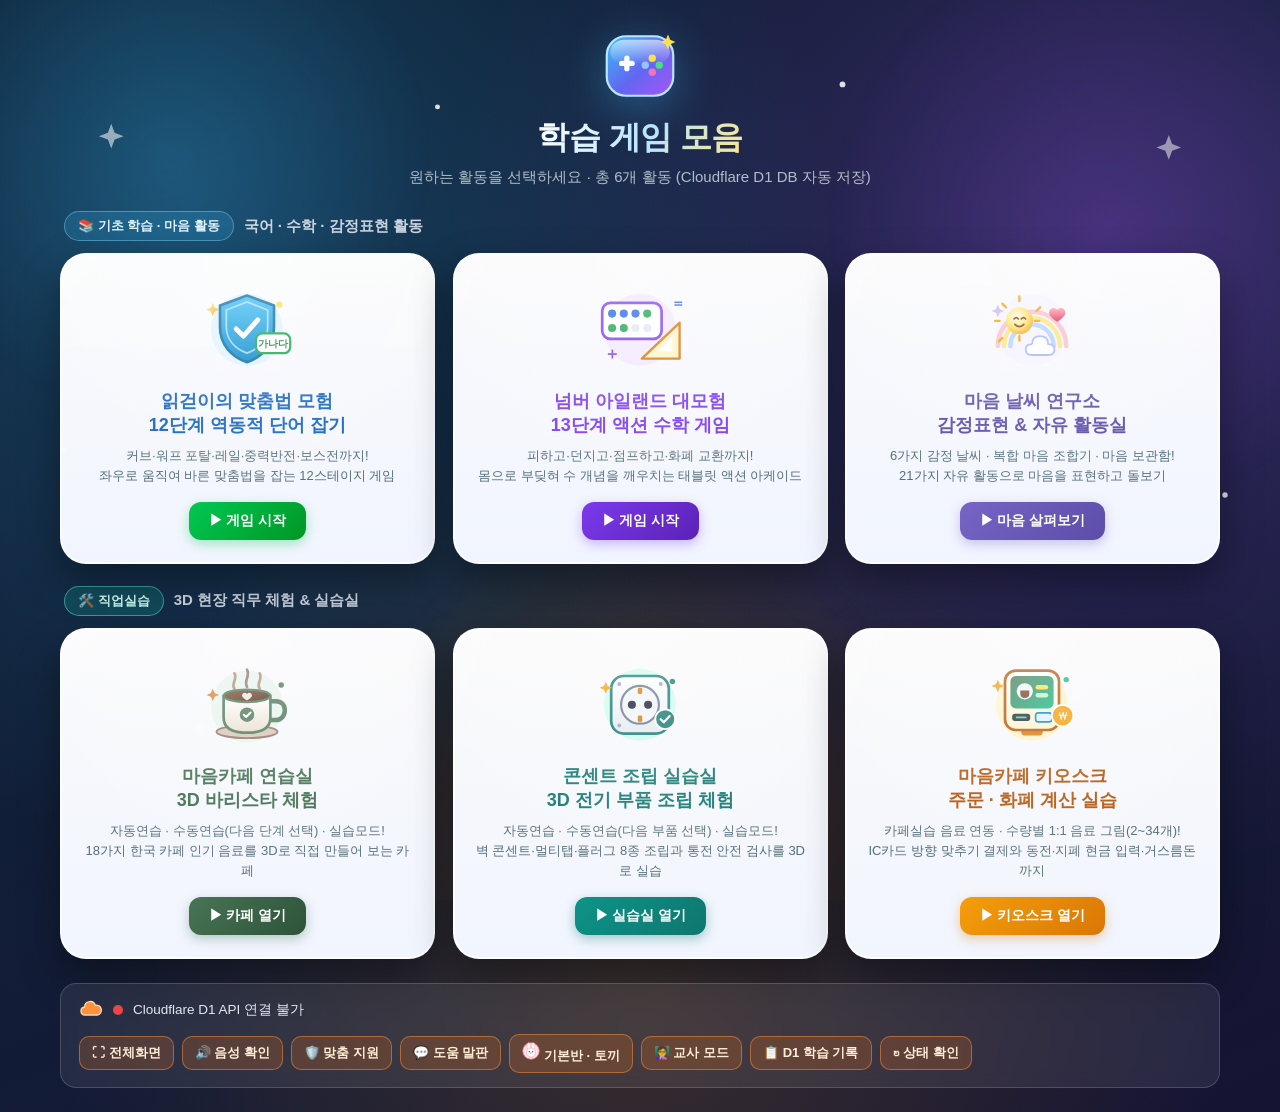
==== commit 19175ad7: "feat(kiosk,cafe): add cafe-kiosk sync, 1:1 visual quantities, IC card orientation, direct coin/bill " ====
--- a/index.html
+++ b/index.html
@@ -66,10 +66,15 @@
         <path d="M80 12l2.5 6 6 2.5-6 2.5-2.5 6-2.5-6-6-2.5 6-2.5z" fill="#fde047" class="svg-twinkle"/>
       </svg>
       <h1>학습 게임 모음</h1>
-      <p class="sub">원하는 활동을 선택하세요 · 총 4개 활동 (Cloudflare D1 DB 자동 저장)</p>
+      <p class="sub">원하는 활동을 선택하세요 · 총 6개 활동 (Cloudflare D1 DB 자동 저장)</p>
     </header>
 
-    <div class="grid">
+    <section class="portal-section" aria-labelledby="catBasicTitle">
+      <div class="cat-header">
+        <span class="cat-badge">📚 기초 학습 · 마음 활동</span>
+        <h2 class="cat-title" id="catBasicTitle">국어 · 수학 · 감정표현 활동</h2>
+      </div>
+      <div class="grid grid-3">
       <!-- 1. 읽걷이의 맞춤법 모험 -->
       <a class="card" href="./safe_mover_8_stages.html">
         <svg class="icon-svg" viewBox="0 0 120 100" aria-hidden="true">
@@ -178,7 +183,15 @@
         <p>6가지 감정 날씨 · 복합 마음 조합기 · 마음 보관함!<br>21가지 자유 활동으로 마음을 표현하고 돌보기</p>
         <span class="go">▶ 마음 살펴보기</span>
       </a>
-
+      </div>
+    </section>
+
+    <section class="portal-section" aria-labelledby="catVocTitle">
+      <div class="cat-header">
+        <span class="cat-badge voc">🛠️ 직업실습</span>
+        <h2 class="cat-title" id="catVocTitle">3D 현장 직무 체험 &amp; 실습실</h2>
+      </div>
+      <div class="grid grid-3">
       <!-- 4. 마음카페 3D 바리스타 연습실 -->
       <a class="card cafe" href="./cafe/index.html">
         <svg class="icon-svg" viewBox="0 0 120 100" aria-hidden="true">
@@ -216,7 +229,90 @@
         <p>자동연습 · 수동연습(다음 단계 선택) · 실습모드!<br>18가지 한국 카페 인기 음료를 3D로 직접 만들어 보는 카페</p>
         <span class="go">▶ 카페 열기</span>
       </a>
-    </div>
+
+      <!-- 5. 콘센트 조립 3D 실습실 -->
+      <a class="card outlet" href="./outlet/index.html">
+        <svg class="icon-svg" viewBox="0 0 120 100" aria-hidden="true">
+          <defs>
+            <linearGradient id="olBody" x1="0" y1="0" x2="0" y2="1">
+              <stop offset="0%" stop-color="#ffffff"/>
+              <stop offset="100%" stop-color="#e2e8f0"/>
+            </linearGradient>
+          </defs>
+          <circle cx="60" cy="52" r="40" fill="#ccfbf1" class="svg-pulse"/>
+          <g class="svg-bob">
+            <!-- 콘센트 외함 -->
+            <rect x="28" y="20" width="64" height="64" rx="14" fill="url(#olBody)" stroke="#0f766e" stroke-width="3"/>
+            <!-- 접지 콘센트 홈 -->
+            <circle cx="60" cy="52" r="21" fill="#f1f5f9" stroke="#64748b" stroke-width="2.4"/>
+            <circle cx="51" cy="52" r="4.5" fill="#0f172a"/>
+            <circle cx="69" cy="52" r="4.5" fill="#0f172a"/>
+            <!-- 접지 단자 -->
+            <rect x="57.5" y="33" width="5" height="7" rx="1.5" fill="#d97706"/>
+            <rect x="57.5" y="64" width="5" height="7" rx="1.5" fill="#d97706"/>
+            <!-- 고정 나사 -->
+            <circle cx="37" cy="29" r="2.2" fill="#94a3b8"/>
+            <circle cx="83" cy="29" r="2.2" fill="#94a3b8"/>
+            <circle cx="37" cy="75" r="2.2" fill="#94a3b8"/>
+            <circle cx="83" cy="75" r="2.2" fill="#94a3b8"/>
+          </g>
+          <!-- 검수 합격 배지 -->
+          <g class="svg-bob-slow">
+            <circle cx="88" cy="68" r="11" fill="#0f766e" stroke="#fff" stroke-width="2"/>
+            <path d="M83 68l3.5 3.5 6.5-7" fill="none" stroke="#fff" stroke-width="2.4" stroke-linecap="round" stroke-linejoin="round"/>
+          </g>
+          <path d="M22 26l2 5 5 2-5 2-2 5-2-5-5-2 5-2z" fill="#f59e0b" class="svg-twinkle"/>
+          <circle cx="96" cy="26" r="3" fill="#0f766e" class="svg-twinkle-2"/>
+        </svg>
+        <h2>콘센트 조립 실습실<br>3D 전기 부품 조립 체험</h2>
+        <p>자동연습 · 수동연습(다음 부품 선택) · 실습모드!<br>벽 콘센트·멀티탭·플러그 8종 조립과 통전 안전 검사를 3D로 실습</p>
+        <span class="go">▶ 실습실 열기</span>
+      </a>
+
+      <!-- 6. 마음카페 키오스크 실습 -->
+      <a class="card kiosk" href="./kiosk/index.html">
+        <svg class="icon-svg" viewBox="0 0 120 100" aria-hidden="true">
+          <defs>
+            <linearGradient id="ksBody" x1="0" y1="0" x2="0" y2="1">
+              <stop offset="0%" stop-color="#ffffff"/>
+              <stop offset="100%" stop-color="#fef3c7"/>
+            </linearGradient>
+            <linearGradient id="ksScreen" x1="0" y1="0" x2="1" y2="1">
+              <stop offset="0%" stop-color="#487555"/>
+              <stop offset="100%" stop-color="#10b981"/>
+            </linearGradient>
+          </defs>
+          <circle cx="60" cy="52" r="40" fill="#fef3c7" class="svg-pulse"/>
+          <g class="svg-bob">
+            <!-- 키오스크 스탠드 & 본체 -->
+            <rect x="48" y="76" width="24" height="10" rx="4" fill="#d97706"/>
+            <rect x="30" y="14" width="60" height="66" rx="12" fill="url(#ksBody)" stroke="#b45309" stroke-width="3"/>
+            <!-- 터치 화면 -->
+            <rect x="36" y="20" width="48" height="36" rx="6" fill="url(#ksScreen)"/>
+            <!-- 화면 속 미니 커피 & 가격 -->
+            <circle cx="52" cy="37" r="9" fill="#fff" opacity="0.92"/>
+            <path d="M47 36h10v4c0 3-2 4.5-5 4.5s-5-1.5-5-4.5z" fill="#6f4228"/>
+            <rect x="64" y="30" width="14" height="5" rx="2.5" fill="#fde047"/>
+            <rect x="64" y="39" width="14" height="5" rx="2.5" fill="#bbf7d0"/>
+            <!-- 지폐/카드 투입구 -->
+            <rect x="38" y="62" width="20" height="8" rx="3" fill="#1e293b"/>
+            <rect x="42" y="65" width="12" height="2" rx="1" fill="#4ade80"/>
+            <rect x="64" y="61" width="18" height="10" rx="3" fill="#e0f2fe" stroke="#0284c7" stroke-width="1.8"/>
+          </g>
+          <!-- 반짝 화폐 뱃지 -->
+          <g class="svg-bob-slow">
+            <circle cx="94" cy="64" r="12" fill="#f59e0b" stroke="#fff" stroke-width="2"/>
+            <text x="94" y="68" text-anchor="middle" font-size="11" font-weight="900" fill="#fff">₩</text>
+          </g>
+          <path d="M22 24l2 5 5 2-5 2-2 5-2-5-5-2 5-2z" fill="#f59e0b" class="svg-twinkle"/>
+          <circle cx="98" cy="24" r="3" fill="#10b981" class="svg-twinkle-2"/>
+        </svg>
+        <h2>마음카페 키오스크<br>주문 · 화폐 계산 실습</h2>
+        <p>카페실습 음료 연동 · 수량별 1:1 음료 그림(2~34개)!<br>IC카드 방향 맞추기 결제와 동전·지폐 현금 입력·거스름돈까지</p>
+        <span class="go">▶ 키오스크 열기</span>
+      </a>
+      </div>
+    </section>
 
     <section class="d1-bar" aria-label="Cloudflare D1 데이터베이스 연결 상태">
       <div class="d1-status">
@@ -227,6 +323,7 @@
         <span id="d1StatusText">Cloudflare D1 DB 연결 상태 확인 중...</span>
       </div>
       <div class="d1-controls">
+        <button type="button" class="d1-btn" id="btnPortalFullscreen">⛶ 전체화면</button>
         <button type="button" class="d1-btn" id="btnTtsStatus">🔊 음성 확인</button>
         <button type="button" class="d1-btn" id="btnSpedPrefs">🛡️ 맞춤 지원</button>
         <button type="button" class="d1-btn" id="btnGlobalAac">💬 도움 말판</button>
@@ -256,7 +353,9 @@
         safe_mover: "읽걷이의 맞춤법 모험",
         stepmath: "수학 공책",
         emotion: "마음 날씨 연구소",
-        cafe: "마음카페 3D"
+        cafe: "마음카페 3D",
+        outlet: "콘센트 조립 실습실",
+        kiosk: "마음카페 키오스크"
       };
 
       function esc(s) {
@@ -274,6 +373,12 @@
       if (window.D1Bridge) {
         syncProfileBtn();
         window.D1Bridge.onProfileChange(syncProfileBtn);
+        if (window.D1Bridge.bindFullscreenButton) {
+          window.D1Bridge.bindFullscreenButton(document.getElementById("btnPortalFullscreen"), {
+            enterText: "⛶ 전체화면",
+            exitText: "⛶ 창모드"
+          });
+        }
         document.getElementById("btnSpedPrefs").addEventListener("click", () => window.D1Bridge.openSpedSettingsModal());
         document.getElementById("btnGlobalAac").addEventListener("click", () => window.D1Bridge.openAacModal());
         btnStudentLogin.addEventListener("click", () => window.D1Bridge.openStudentLoginModal());
--- a/assets/portal.css
+++ b/assets/portal.css
@@ -68,17 +68,68 @@
   font-size: 15px;
 }
 
+.portal-section {
+  margin-top: 22px;
+  text-align: left;
+}
+.portal-section:first-of-type {
+  margin-top: 8px;
+}
+
+.cat-header {
+  display: flex;
+  align-items: center;
+  flex-wrap: wrap;
+  gap: 10px;
+  margin-bottom: 12px;
+  padding: 0 4px;
+}
+
+.cat-badge {
+  display: inline-flex;
+  align-items: center;
+  gap: 6px;
+  padding: 5px 13px;
+  border-radius: 999px;
+  background: rgba(56, 189, 248, 0.18);
+  border: 1px solid rgba(125, 211, 252, 0.45);
+  color: #e0f2fe;
+  font-size: 13px;
+  font-weight: 800;
+}
+
+.cat-badge.voc {
+  background: rgba(20, 184, 166, 0.22);
+  border-color: rgba(94, 234, 212, 0.52);
+  color: #ccfbf1;
+}
+
+.cat-title {
+  font-size: 15px;
+  font-weight: 700;
+  color: #cbd5e1;
+}
+
 .grid {
   display: grid;
   grid-template-columns: repeat(4, minmax(0, 1fr));
   gap: 18px;
+  text-align: center;
+}
+
+.grid.grid-3 {
+  grid-template-columns: repeat(3, minmax(0, 1fr));
+}
+
+.grid.grid-2 {
+  grid-template-columns: repeat(2, minmax(0, 1fr));
 }
 
 @media (max-width: 1020px) {
-  .grid { grid-template-columns: repeat(2, minmax(0, 1fr)); }
-}
-@media (max-width: 560px) {
-  .grid { grid-template-columns: 1fr; }
+  .grid, .grid.grid-3 { grid-template-columns: repeat(2, minmax(0, 1fr)); }
+}
+@media (max-width: 620px) {
+  .grid, .grid.grid-3, .grid.grid-2 { grid-template-columns: 1fr; }
 }
 
 .card {
@@ -194,6 +245,18 @@
   box-shadow: 0 4px 12px rgba(72, 117, 85, 0.35);
 }
 
+.card.outlet h2 { color: #0F766E; }
+.card.outlet .go {
+  background: linear-gradient(135deg, #0D9488, #0F766E);
+  box-shadow: 0 4px 12px rgba(15, 118, 110, 0.35);
+}
+
+.card.kiosk h2 { color: #B45309; }
+.card.kiosk .go {
+  background: linear-gradient(135deg, #F59E0B, #D97706);
+  box-shadow: 0 4px 12px rgba(217, 119, 6, 0.35);
+}
+
 /* SVG Animations inside Portal */
 .svg-bob { animation: pBob 4.2s ease-in-out infinite; }
 .svg-bob-slow { animation: pBob 6s ease-in-out -1.5s infinite; }
@@ -315,6 +378,11 @@
   background: rgba(249, 115, 22, 0.36);
   transform: translateY(-1px);
 }
+.d1-btn.active {
+  background: rgba(20, 184, 166, 0.38);
+  border-color: rgba(94, 234, 212, 0.75);
+  color: #ccfbf1;
+}
 
 .d1-records {
   margin-top: 12px;
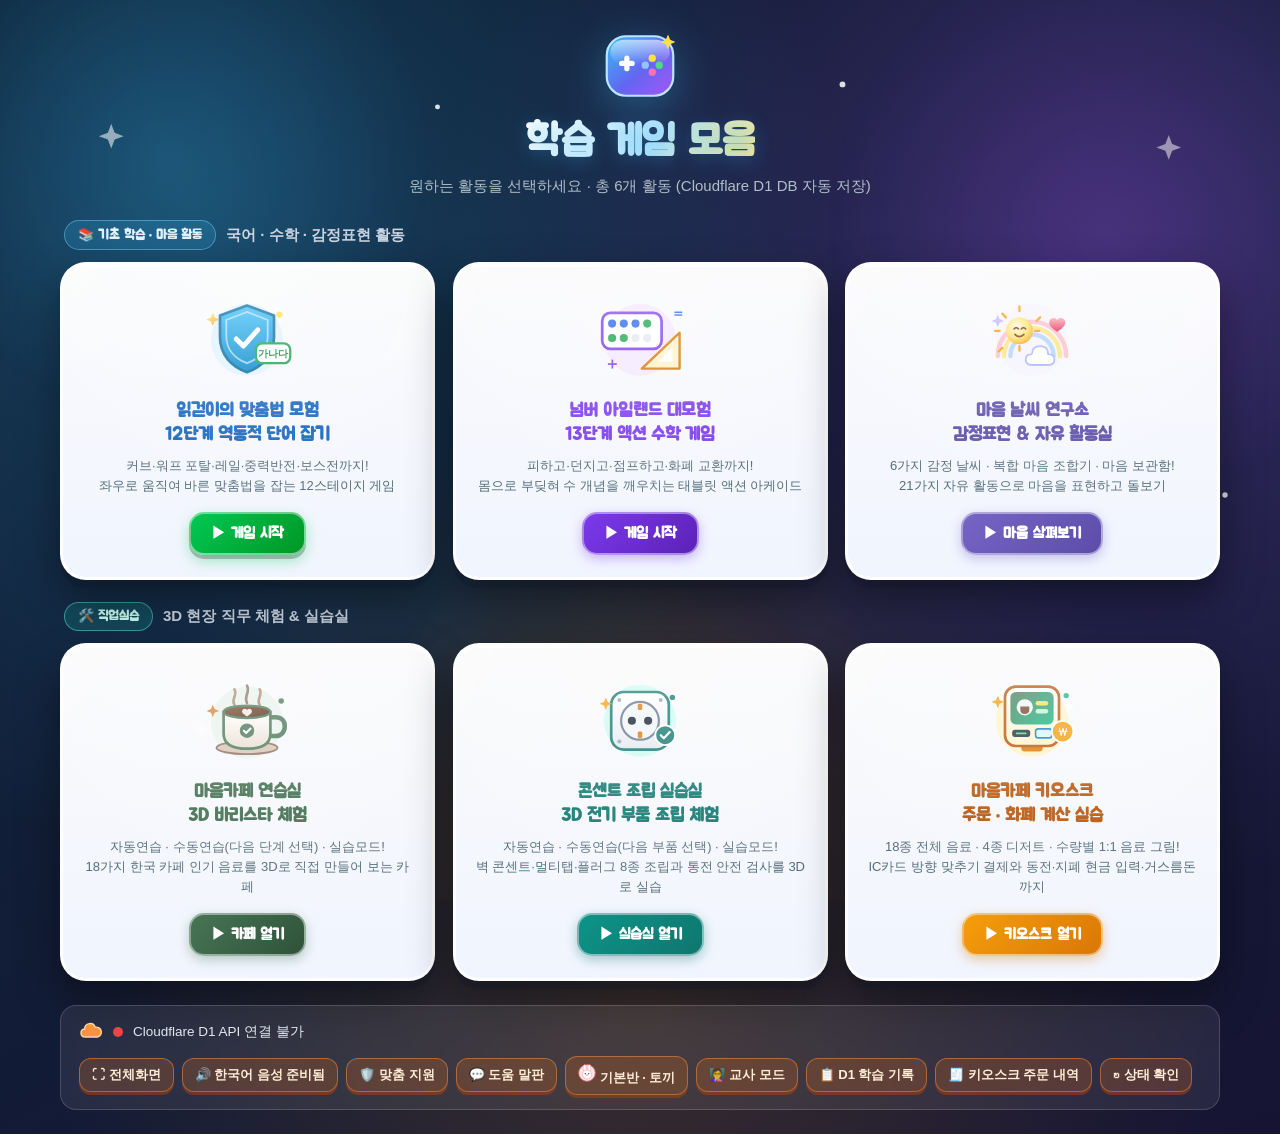
==== commit c44f7918: "feat: game-style kiosk overhaul, custom menu & Google image D1 storage, dedicated public orders page" ====
--- a/index.html
+++ b/index.html
@@ -4,6 +4,9 @@
   <meta charset="UTF-8">
   <meta name="viewport" content="width=device-width, initial-scale=1.0">
   <title>학습 게임 모음</title>
+  <link rel="preconnect" href="https://fonts.googleapis.com">
+  <link rel="preconnect" href="https://fonts.gstatic.com" crossorigin>
+  <link href="https://fonts.googleapis.com/css2?family=Fredoka:wght@600;700&family=Jua&display=swap" rel="stylesheet">
   <link rel="stylesheet" href="./assets/portal.css">
 </head>
 <body>
@@ -308,7 +311,7 @@
           <circle cx="98" cy="24" r="3" fill="#10b981" class="svg-twinkle-2"/>
         </svg>
         <h2>마음카페 키오스크<br>주문 · 화폐 계산 실습</h2>
-        <p>카페실습 음료 연동 · 수량별 1:1 음료 그림(2~34개)!<br>IC카드 방향 맞추기 결제와 동전·지폐 현금 입력·거스름돈까지</p>
+        <p>18종 전체 음료 · 4종 디저트 · 수량별 1:1 음료 그림!<br>IC카드 방향 맞추기 결제와 동전·지폐 현금 입력·거스름돈까지</p>
         <span class="go">▶ 키오스크 열기</span>
       </a>
       </div>
@@ -330,6 +333,7 @@
         <button type="button" class="d1-btn" id="btnStudentLogin">🎨 캐릭터 로그인</button>
         <button type="button" class="d1-btn" id="btnTeacherMode">👩‍🏫 교사 모드</button>
         <button type="button" class="d1-btn" id="btnToggleRecords">📋 D1 학습 기록</button>
+        <a class="d1-btn" href="./kiosk_orders.html" style="text-decoration:none">🧾 키오스크 주문 내역</a>
         <button type="button" class="d1-btn" id="btnRefreshD1">↻ 상태 확인</button>
       </div>
     </section>
--- a/assets/portal.css
+++ b/assets/portal.css
@@ -412,3 +412,48 @@
 .d1-item b { color: #FDBA74; }
 
 .portal-card p, .portal-card h2, .card-desc { word-break: keep-all; }
+
+/* ============================================================
+   frontend-design + ui-ux-pro-max: Claymorphic Arcade Polish
+   ============================================================ */
+h1, .card h2, .cat-badge {
+  font-family: 'Jua', 'Fredoka', 'Pretendard', 'Malgun Gothic', sans-serif;
+}
+h1 {
+  font-size: clamp(32px, 4.4vw, 42px);
+  letter-spacing: -0.2px;
+  text-shadow: 0 4px 18px rgba(56, 189, 248, 0.25);
+}
+.card {
+  border: 3px solid rgba(255, 255, 255, 0.9);
+  box-shadow: 0 8px 0 rgba(15, 23, 42, 0.28), 0 20px 44px rgba(0, 0, 0, 0.42), inset 0 2px 0 rgba(255, 255, 255, 0.95);
+}
+.card:hover {
+  transform: translateY(-9px) scale(1.025);
+  box-shadow: 0 12px 0 rgba(250, 204, 21, 0.55), 0 26px 56px rgba(0, 0, 0, 0.5), 0 0 36px rgba(253, 224, 71, 0.35);
+}
+.card:active {
+  transform: translateY(-2px) scale(0.99);
+}
+.card .go {
+  border: 2px solid rgba(255, 255, 255, 0.45);
+  border-radius: 15px;
+  font-family: 'Jua', 'Pretendard', sans-serif;
+  font-size: 15px;
+  box-shadow: 0 4px 0 rgba(0, 0, 0, 0.22), 0 6px 14px rgba(0, 200, 83, 0.35);
+}
+.d1-btn {
+  border-radius: 12px;
+  box-shadow: 0 3px 0 rgba(194, 65, 12, 0.45);
+}
+.d1-btn:active {
+  transform: translateY(2px);
+  box-shadow: 0 1px 0 rgba(194, 65, 12, 0.45);
+}
+@media (prefers-reduced-motion: reduce) {
+  *, *::before, *::after {
+    animation-duration: 0.01ms !important;
+    animation-iteration-count: 1 !important;
+    transition-duration: 0.01ms !important;
+  }
+}
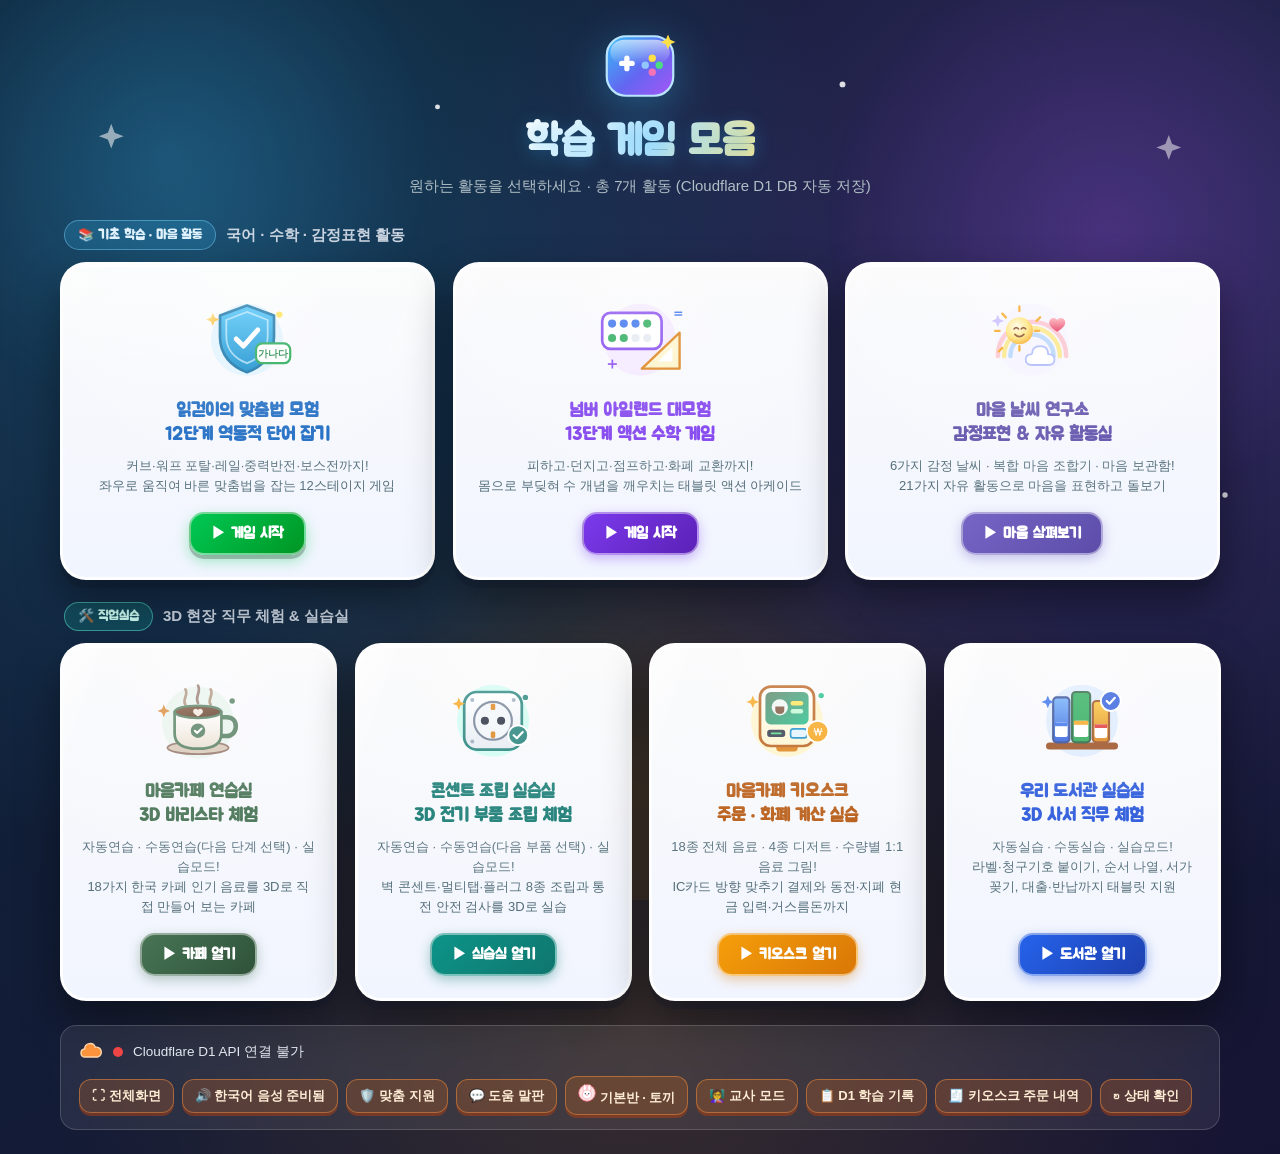
==== commit 2536417b: "feat(library): simplify 3D library practice app with auto/manual/practicum modes and tablet support," ====
--- a/index.html
+++ b/index.html
@@ -69,7 +69,7 @@
         <path d="M80 12l2.5 6 6 2.5-6 2.5-2.5 6-2.5-6-6-2.5 6-2.5z" fill="#fde047" class="svg-twinkle"/>
       </svg>
       <h1>학습 게임 모음</h1>
-      <p class="sub">원하는 활동을 선택하세요 · 총 6개 활동 (Cloudflare D1 DB 자동 저장)</p>
+      <p class="sub">원하는 활동을 선택하세요 · 총 7개 활동 (Cloudflare D1 DB 자동 저장)</p>
     </header>
 
     <section class="portal-section" aria-labelledby="catBasicTitle">
@@ -194,8 +194,7 @@
         <span class="cat-badge voc">🛠️ 직업실습</span>
         <h2 class="cat-title" id="catVocTitle">3D 현장 직무 체험 &amp; 실습실</h2>
       </div>
-      <div class="grid grid-3">
-      <!-- 4. 마음카페 3D 바리스타 연습실 -->
+      <div class="grid">
       <a class="card cafe" href="./cafe/index.html">
         <svg class="icon-svg" viewBox="0 0 120 100" aria-hidden="true">
           <defs>
@@ -313,6 +312,45 @@
         <h2>마음카페 키오스크<br>주문 · 화폐 계산 실습</h2>
         <p>18종 전체 음료 · 4종 디저트 · 수량별 1:1 음료 그림!<br>IC카드 방향 맞추기 결제와 동전·지폐 현금 입력·거스름돈까지</p>
         <span class="go">▶ 키오스크 열기</span>
+      </a>
+
+      <!-- 7. 우리 도서관 3D 사서 직무 실습 -->
+      <a class="card library" href="./library_3d/도서관실습_1017_gemini4-argon.html">
+        <svg class="icon-svg" viewBox="0 0 120 100" aria-hidden="true">
+          <defs>
+            <linearGradient id="lbBook1" x1="0" y1="0" x2="0" y2="1">
+              <stop offset="0%" stop-color="#60a5fa"/>
+              <stop offset="100%" stop-color="#1d4ed8"/>
+            </linearGradient>
+            <linearGradient id="lbBook2" x1="0" y1="0" x2="0" y2="1">
+              <stop offset="0%" stop-color="#fbbf24"/>
+              <stop offset="100%" stop-color="#d97706"/>
+            </linearGradient>
+          </defs>
+          <circle cx="60" cy="52" r="40" fill="#dbeafe" class="svg-pulse"/>
+          <g class="svg-bob">
+            <!-- 서가 선반 -->
+            <rect x="20" y="76" width="80" height="8" rx="4" fill="#92400e"/>
+            <!-- 책 3권 -->
+            <rect x="28" y="26" width="18" height="50" rx="4" fill="url(#lbBook1)" stroke="#1e3a8a" stroke-width="2.4"/>
+            <rect x="30" y="54" width="14" height="16" rx="2" fill="#fff"/>
+            <rect x="30" y="54" width="14" height="4" fill="#2563eb"/>
+            <rect x="49" y="20" width="20" height="56" rx="4" fill="#16a34a" stroke="#14532d" stroke-width="2.4"/>
+            <rect x="51" y="52" width="16" height="18" rx="2" fill="#fff"/>
+            <rect x="51" y="52" width="16" height="4.5" fill="#f59e0b"/>
+            <rect x="72" y="30" width="18" height="46" rx="4" fill="url(#lbBook2)" stroke="#92400e" stroke-width="2.4"/>
+            <rect x="74" y="56" width="14" height="15" rx="2" fill="#fff"/>
+            <rect x="74" y="56" width="14" height="4" fill="#dc2626"/>
+          </g>
+          <g class="svg-bob-slow">
+            <circle cx="92" cy="30" r="11" fill="#1d4ed8" stroke="#fff" stroke-width="2"/>
+            <path d="M87.5 30l3 3 6-6.5" fill="none" stroke="#fff" stroke-width="2.4" stroke-linecap="round" stroke-linejoin="round"/>
+          </g>
+          <path d="M22 24l2 5 5 2-5 2-2 5-2-5-5-2 5-2z" fill="#2563eb" class="svg-twinkle"/>
+        </svg>
+        <h2>우리 도서관 실습실<br>3D 사서 직무 체험</h2>
+        <p>자동실습 · 수동실습 · 실습모드!<br>라벨·청구기호 붙이기, 순서 나열, 서가 꽂기, 대출·반납까지 태블릿 지원</p>
+        <span class="go">▶ 도서관 열기</span>
       </a>
       </div>
     </section>
@@ -359,7 +397,8 @@
         emotion: "마음 날씨 연구소",
         cafe: "마음카페 3D",
         outlet: "콘센트 조립 실습실",
-        kiosk: "마음카페 키오스크"
+        kiosk: "마음카페 키오스크",
+        library: "우리 도서관 3D 실습실"
       };
 
       function esc(s) {
--- a/assets/portal.css
+++ b/assets/portal.css
@@ -257,6 +257,12 @@
   box-shadow: 0 4px 12px rgba(217, 119, 6, 0.35);
 }
 
+.card.library h2 { color: #1D4ED8; }
+.card.library .go {
+  background: linear-gradient(135deg, #2563EB, #1E40AF);
+  box-shadow: 0 4px 12px rgba(29, 78, 216, 0.35);
+}
+
 /* SVG Animations inside Portal */
 .svg-bob { animation: pBob 4.2s ease-in-out infinite; }
 .svg-bob-slow { animation: pBob 6s ease-in-out -1.5s infinite; }
